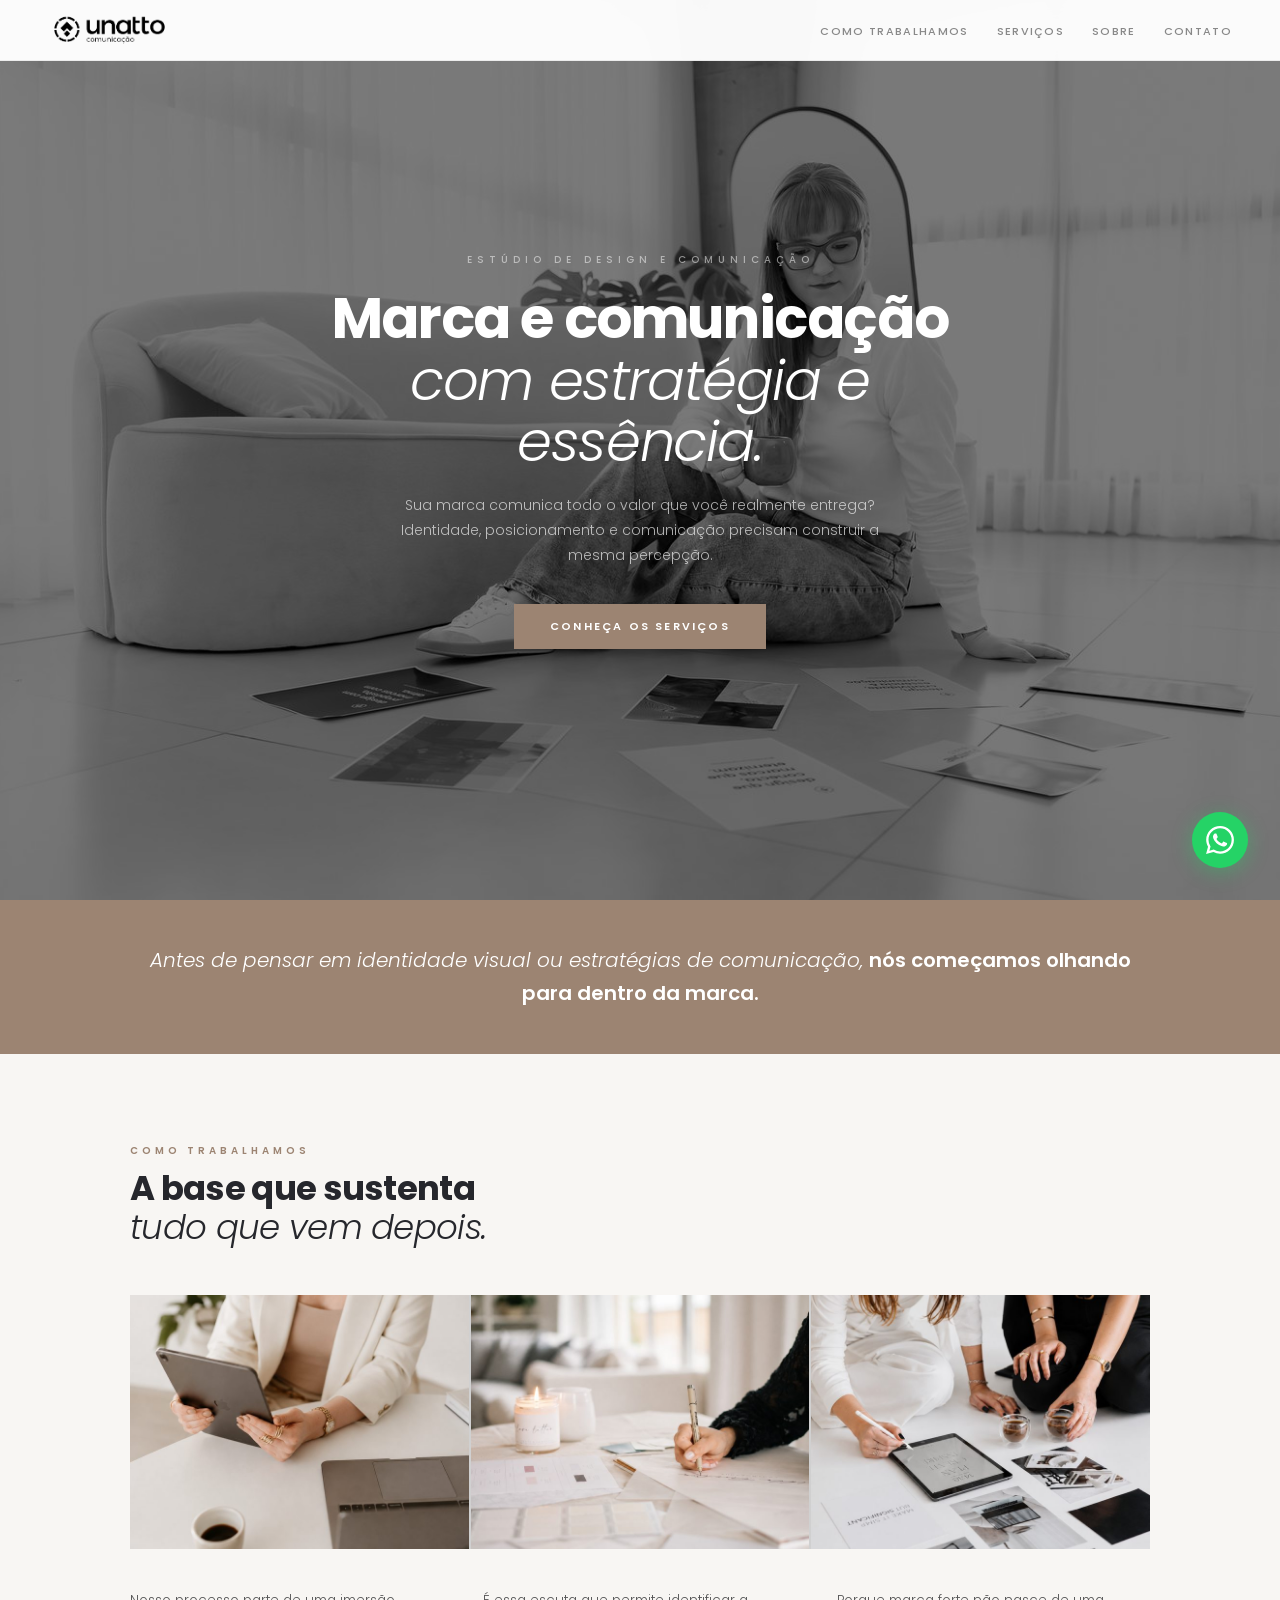
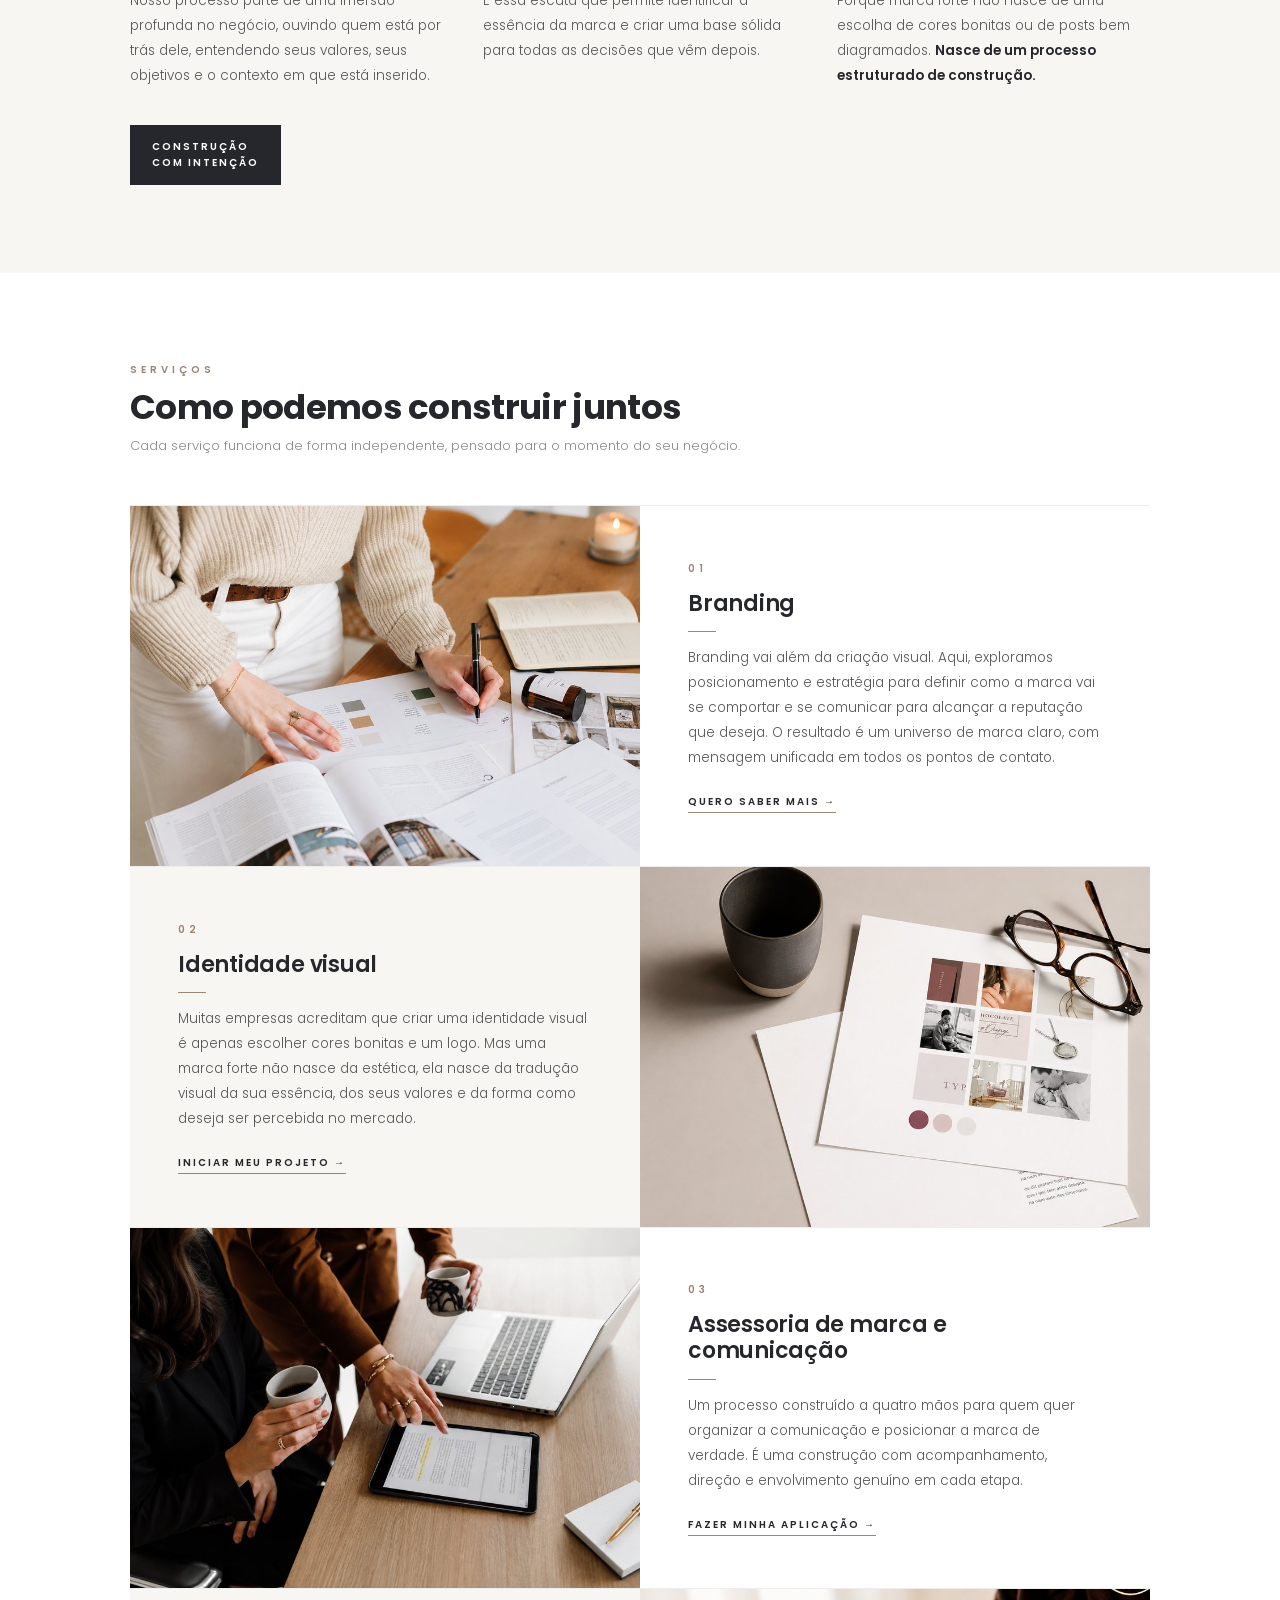
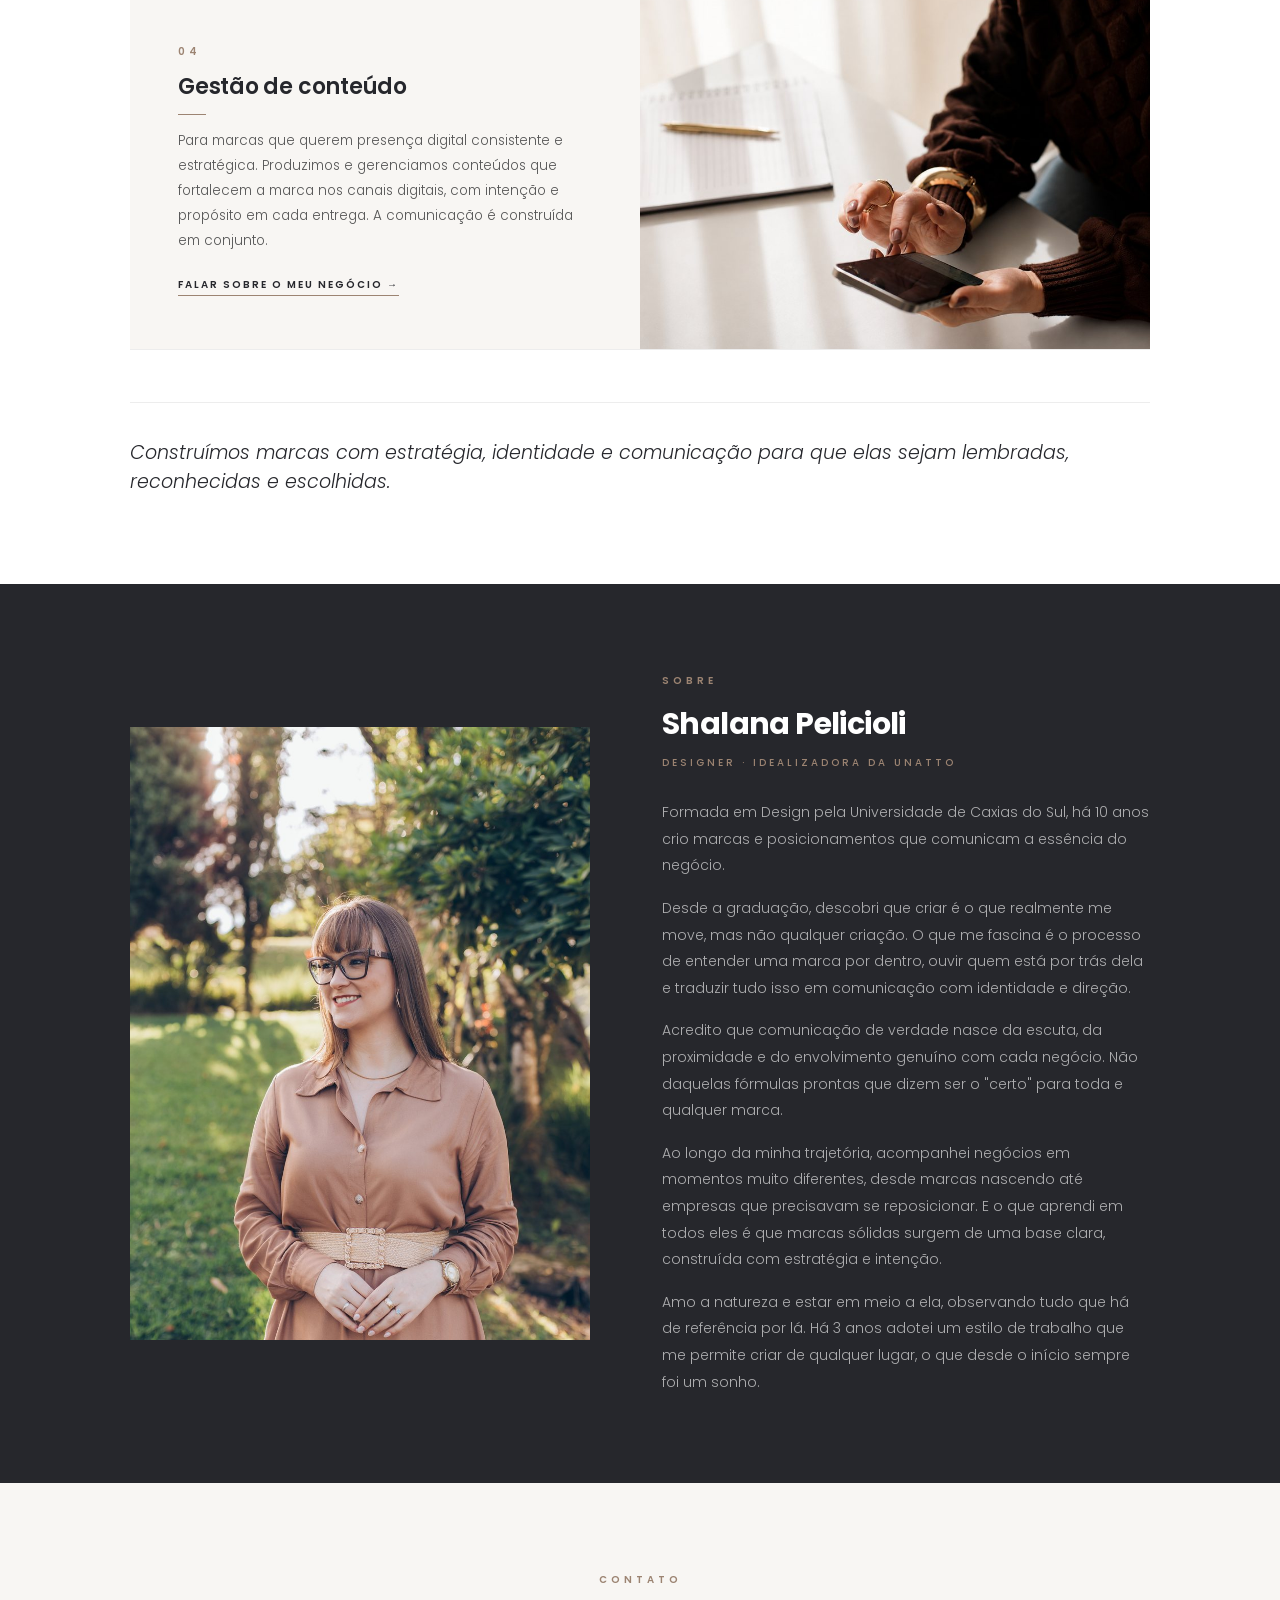
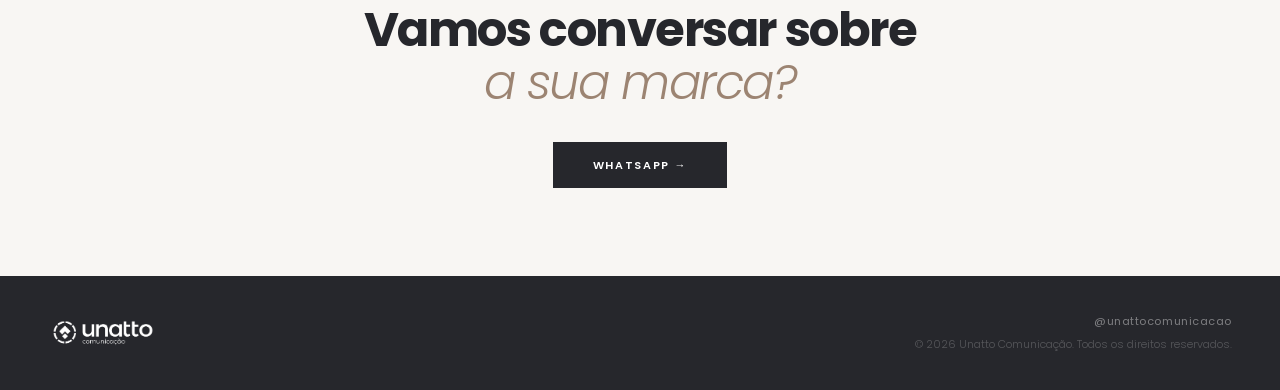
==== index.html @ be35ba29 "Rename unatto-site.html to index.html" ====
<!DOCTYPE html>
<html lang="pt-BR">
<head>
<meta charset="UTF-8">
<meta name="viewport" content="width=device-width, initial-scale=1.0">
<title>Unatto Comunicação</title>
<link href="https://fonts.googleapis.com/css2?family=Poppins:ital,wght@0,300;0,400;0,500;0,600;0,700;1,300;1,400&display=swap" rel="stylesheet">
<style>
*,*::before,*::after{box-sizing:border-box;margin:0;padding:0;}
:root{
  --dark:#26272c;
  --sand:#9c8472;
  --white:#ffffff;
  --off:#f8f6f3;
  --muted:#888;
  --max-w:1020px;
}
html{scroll-behavior:smooth;}
body{font-family:'Poppins',sans-serif;background:var(--white);color:var(--dark);line-height:1.7;-webkit-font-smoothing:antialiased;overflow-x:hidden;}
a{color:inherit;text-decoration:none;}

/* ── NAV ── */
nav{
  position:fixed;top:0;left:0;right:0;z-index:100;
  display:flex;justify-content:space-between;align-items:center;
  padding:12px 48px;
  background:rgba(255,255,255,0.97);
  backdrop-filter:blur(10px);
  border-bottom:1px solid rgba(0,0,0,0.06);
  transition:padding .3s;
}
.nav-logo img{height:36px;width:auto;display:block;}
.nav-links{display:flex;gap:28px;list-style:none;}
.nav-links a{font-size:11px;font-weight:500;letter-spacing:0.12em;color:var(--muted);text-transform:uppercase;transition:color .2s;}
.nav-links a:hover{color:var(--dark);}
.nav-hamburger{display:none;flex-direction:column;gap:5px;cursor:pointer;padding:4px;}
.nav-hamburger span{width:22px;height:1.5px;background:var(--dark);display:block;transition:all .3s;}
.mobile-menu{display:none;position:fixed;top:60px;left:0;right:0;bottom:0;background:var(--white);z-index:99;flex-direction:column;align-items:center;justify-content:center;gap:32px;}
.mobile-menu.open{display:flex;}
.mobile-menu a{font-size:18px;font-weight:500;color:var(--dark);letter-spacing:0.05em;}

/* ── HERO ── */
.hero{position:relative;width:100%;height:100vh;overflow:hidden;display:flex;align-items:center;justify-content:center;}
.hero-img{position:absolute;inset:0;width:100%;height:100%;object-fit:cover;object-position:center 35%;filter:grayscale(100%) brightness(0.48);transform:scale(1.05);animation:heroZoom 8s ease forwards;}
@keyframes heroZoom{from{transform:scale(1.05);}to{transform:scale(1);}}
.hero-content{position:relative;z-index:2;text-align:center;padding:0 24px;max-width:720px;}
.hero-eyebrow{font-size:10px;font-weight:500;letter-spacing:0.5em;text-transform:uppercase;color:rgba(255,255,255,0.5);margin-bottom:20px;display:block;opacity:0;animation:fadeUp .8s .3s ease forwards;}
.hero-title{font-size:clamp(32px,5vw,56px);font-weight:700;line-height:1.1;letter-spacing:-0.025em;color:var(--white);margin-bottom:20px;opacity:0;animation:fadeUp .8s .5s ease forwards;}
.hero-title em{font-style:italic;font-weight:300;}
.hero-sub{font-size:14px;font-weight:300;color:rgba(255,255,255,0.65);max-width:500px;margin:0 auto 36px;line-height:1.8;opacity:0;animation:fadeUp .8s .7s ease forwards;}
.hero-cta{opacity:0;animation:fadeUp .8s .9s ease forwards;}
.btn-primary{display:inline-block;padding:13px 36px;background:var(--sand);color:var(--white);font-size:11px;font-weight:600;letter-spacing:0.2em;text-transform:uppercase;transition:opacity .2s;}
.btn-primary:hover{opacity:0.85;}
@keyframes fadeUp{from{opacity:0;transform:translateY(20px);}to{opacity:1;transform:translateY(0);}}

/* ── IMPACTO ── */
.impacto{background:var(--sand);padding:44px 48px;text-align:center;}
.impacto p{font-size:clamp(15px,2vw,20px);font-weight:300;font-style:italic;color:var(--white);max-width:var(--max-w);margin:0 auto;line-height:1.65;}
.impacto strong{font-weight:600;font-style:normal;}

/* ── SEÇÕES ── */
.section{padding:88px 48px;}
.section-inner{max-width:var(--max-w);margin:0 auto;}
.eyebrow{font-size:10px;font-weight:600;letter-spacing:0.4em;text-transform:uppercase;color:var(--sand);margin-bottom:10px;}
.section-title{font-size:clamp(22px,3vw,34px);font-weight:700;letter-spacing:-0.02em;line-height:1.15;margin-bottom:48px;}
.section-title em{font-style:italic;font-weight:300;}

/* scroll reveal */
.reveal{opacity:0;transform:translateY(32px);transition:opacity .7s ease,transform .7s ease;}
.reveal.visible{opacity:1;transform:translateY(0);}
.reveal-left{opacity:0;transform:translateX(-32px);transition:opacity .7s ease,transform .7s ease;}
.reveal-left.visible{opacity:1;transform:translateX(0);}
.reveal-right{opacity:0;transform:translateX(32px);transition:opacity .7s ease,transform .7s ease;}
.reveal-right.visible{opacity:1;transform:translateX(0);}

/* ── PROCESSO ── */
.processo{background:var(--off);}
.processo-grid{display:grid;grid-template-columns:repeat(3,1fr);gap:2px;background:#d0d0d0;margin-bottom:40px;overflow:hidden;}
.processo-item{overflow:hidden;}
.processo-item img{width:100%;aspect-ratio:4/3;object-fit:cover;display:block;transition:transform .6s ease;}
.processo-item:hover img{transform:scale(1.05);}
.processo-textos{display:grid;grid-template-columns:repeat(3,1fr);gap:40px;}
.processo-texto p{font-size:13.5px;font-weight:300;line-height:1.85;color:#555;}
.processo-texto p strong{font-weight:600;color:var(--dark);}
.processo-badge{display:inline-block;margin-top:36px;background:var(--dark);color:var(--white);padding:14px 22px;font-size:10px;font-weight:600;letter-spacing:0.2em;text-transform:uppercase;line-height:1.6;}

/* ── SERVIÇOS ── */
.servicos-header{margin-bottom:48px;}
.servicos-chamada{font-size:13px;font-weight:300;color:var(--muted);margin-top:8px;}
.servicos-lista{display:flex;flex-direction:column;border-top:1px solid rgba(0,0,0,0.07);}
.servico-item{display:grid;grid-template-columns:1fr 1fr;border-bottom:1px solid rgba(0,0,0,0.07);overflow:hidden;}
.servico-item:nth-child(even){direction:rtl;}
.servico-item:nth-child(even) .servico-info{direction:ltr;background:var(--off);}
.servico-img{overflow:hidden;height:360px;}
.servico-img img{width:100%;height:100%;object-fit:cover;display:block;transition:transform .6s ease;}
.servico-item:hover .servico-img img{transform:scale(1.04);}
.servico-info{padding:52px 48px;display:flex;flex-direction:column;justify-content:center;gap:14px;background:var(--white);}
.servico-num{font-size:10px;font-weight:600;letter-spacing:0.35em;color:var(--sand);text-transform:uppercase;}
.servico-nome{font-size:22px;font-weight:600;letter-spacing:-0.01em;color:var(--dark);line-height:1.2;}
.servico-rule{width:28px;height:1px;background:var(--sand);}
.servico-desc{font-size:13.5px;font-weight:300;line-height:1.85;color:#555;}
.btn-servico{display:inline-block;margin-top:8px;font-size:10px;font-weight:600;letter-spacing:0.2em;text-transform:uppercase;color:var(--dark);border-bottom:1px solid var(--sand);padding-bottom:2px;width:fit-content;transition:color .2s;}
.btn-servico:hover{color:var(--sand);}
.servicos-fechamento{margin-top:52px;padding-top:36px;border-top:1px solid rgba(0,0,0,0.07);font-size:clamp(15px,1.8vw,19px);font-weight:300;font-style:italic;color:var(--dark);line-height:1.5;}

/* ── SHALANA ── */
.shalana{background:var(--dark);}
.shalana-inner{max-width:var(--max-w);margin:0 auto;display:grid;grid-template-columns:460px 1fr;gap:72px;align-items:center;}
.shalana-image{overflow:hidden;}
.shalana-image img{width:100%;display:block;aspect-ratio:3/4;object-fit:cover;object-position:center top;transition:transform .6s ease;}
.shalana-image:hover img{transform:scale(1.03);}
.shalana-eyebrow{font-size:10px;font-weight:600;letter-spacing:0.4em;text-transform:uppercase;color:var(--sand);margin-bottom:10px;}
.shalana-nome{font-size:clamp(22px,2.5vw,30px);font-weight:700;letter-spacing:-0.02em;margin-bottom:4px;color:var(--white);}
.shalana-role{font-size:10px;font-weight:500;letter-spacing:0.3em;text-transform:uppercase;color:var(--sand);margin-bottom:28px;}
.shalana-text p{font-size:14px;font-weight:300;line-height:1.9;color:rgba(255,255,255,0.62);margin-bottom:16px;}
.shalana-text p:last-child{margin-bottom:0;}

/* ── CONTATO ── */
.contato{background:var(--off);text-align:center;}
.contato-titulo{font-size:clamp(26px,4vw,48px);font-weight:700;letter-spacing:-0.03em;line-height:1.1;margin-bottom:32px;}
.contato-titulo em{font-style:italic;font-weight:300;color:var(--sand);display:block;}
.btn-dark{display:inline-flex;align-items:center;gap:8px;padding:14px 40px;background:var(--dark);color:var(--white);font-size:11px;font-weight:600;letter-spacing:0.15em;text-transform:uppercase;transition:opacity .2s;}
.btn-dark:hover{opacity:0.8;}

/* ── FOOTER ── */
footer{background:var(--dark);padding:36px 48px;display:flex;justify-content:space-between;align-items:center;}
.footer-logo img{height:32px;width:auto;display:block;}
.footer-right{text-align:right;}
.footer-insta a{font-size:11px;font-weight:400;color:rgba(255,255,255,0.4);letter-spacing:0.05em;transition:color .2s;display:block;margin-bottom:4px;}
.footer-insta a:hover{color:var(--sand);}
.footer-copy{font-size:11px;font-weight:300;color:rgba(255,255,255,0.22);}

/* ── MOBILE ── */
@media(max-width:900px){
  nav{padding:12px 24px;}
  .nav-links{display:none;}
  .nav-hamburger{display:flex;}
  .section{padding:64px 24px;}
  .impacto{padding:36px 24px;}
  .processo-grid{grid-template-columns:1fr;}
  .processo-grid .processo-item:first-child,
  .processo-grid .processo-item:last-child{display:none;}
  .processo-textos{grid-template-columns:1fr;gap:24px;}
  .servico-item{grid-template-columns:1fr!important;direction:ltr!important;}
  .servico-item:nth-child(even) .servico-info{background:var(--off);}
  .servico-img{height:240px;}
  .servico-info{padding:36px 28px;}
  .shalana-inner{grid-template-columns:1fr;gap:36px;}
  .shalana-image img{aspect-ratio:3/4;object-position:center 15%;}
  footer{flex-direction:column;gap:20px;padding:28px 24px;text-align:center;}
  .footer-right{text-align:center;}
}
@media(max-width:480px){
  nav{padding:10px 16px;}
  .nav-logo img{height:28px;}
  .section{padding:52px 16px;}
  .servico-nome{font-size:18px;}
}

/* ── APLICAÇÃO ── */
.aplicacao { background: var(--white); }
.aplicacao-sub {
  font-size: 14px; font-weight: 300; color: var(--muted);
  margin-top: 10px; max-width: 560px; line-height: 1.7;
}
.aplicacao-form { margin-top: 52px; }
.form-bloco {
  margin-bottom: 52px;
  padding-bottom: 52px;
  border-bottom: 1px solid rgba(0,0,0,0.07);
}
.form-bloco:last-of-type { border-bottom: none; }
.form-bloco-titulo {
  font-size: 10px; font-weight: 700; letter-spacing: 0.35em;
  text-transform: uppercase; color: var(--sand);
  margin-bottom: 28px;
}
.form-grid-2 {
  display: grid;
  grid-template-columns: 1fr 1fr;
  gap: 24px;
}
.form-field-full { grid-column: 1 / -1; }
.form-fields-stack { display: flex; flex-direction: column; gap: 28px; }
.form-field { display: flex; flex-direction: column; gap: 8px; }
.form-field label {
  font-size: 13px; font-weight: 500;
  color: var(--dark); line-height: 1.4;
}
.required { color: var(--sand); }
.form-field input,
.form-field textarea {
  font-family: 'Poppins', sans-serif;
  font-size: 13px; font-weight: 300;
  color: var(--dark);
  background: var(--off);
  border: 1px solid transparent;
  padding: 14px 16px;
  outline: none;
  transition: border-color .2s, background .2s;
  resize: vertical;
  width: 100%;
}
.form-field input::placeholder,
.form-field textarea::placeholder { color: #bbb; }
.form-field input:focus,
.form-field textarea:focus {
  border-color: var(--sand);
  background: var(--white);
}
.form-footer {
  display: flex;
  justify-content: space-between;
  align-items: center;
  padding-top: 36px;
  border-top: 1px solid rgba(0,0,0,0.07);
  gap: 24px;
  flex-wrap: wrap;
}
.form-aviso {
  font-size: 12px; font-weight: 300;
  color: var(--muted); line-height: 1.6;
  max-width: 380px;
}
.btn-submit {
  display: inline-flex; align-items: center;
  padding: 14px 40px;
  background: var(--dark); color: var(--white);
  font-family: 'Poppins', sans-serif;
  font-size: 11px; font-weight: 600;
  letter-spacing: 0.2em; text-transform: uppercase;
  border: none; cursor: pointer;
  transition: opacity .2s;
  white-space: nowrap;
}
.btn-submit:hover { opacity: 0.8; }
.btn-submit:disabled { opacity: 0.5; cursor: not-allowed; }
.form-success {
  display: none;
  text-align: center;
  padding: 64px 40px;
  background: var(--off);
  margin-top: 40px;
}
.form-success-icon {
  font-size: 32px; color: var(--sand);
  margin-bottom: 16px;
}
.form-success h3 {
  font-size: 20px; font-weight: 600;
  color: var(--dark); margin-bottom: 12px;
}
.form-success p {
  font-size: 14px; font-weight: 300;
  color: var(--muted); line-height: 1.7;
  max-width: 440px; margin: 0 auto;
}
@media(max-width:768px) {
  .form-grid-2 { grid-template-columns: 1fr; }
  .form-footer { flex-direction: column; align-items: flex-start; }
  .btn-submit { width: 100%; justify-content: center; }
}

/* ── WHATSAPP FLUTUANTE ── */
.whatsapp-float {
  position: fixed;
  bottom: 32px;
  right: 32px;
  z-index: 999;
  width: 56px;
  height: 56px;
  background: #25D366;
  border-radius: 50%;
  display: flex;
  align-items: center;
  justify-content: center;
  box-shadow: 0 4px 20px rgba(37,211,102,0.4);
  transition: transform .2s, box-shadow .2s;
  cursor: pointer;
}
.whatsapp-float:hover {
  transform: scale(1.08);
  box-shadow: 0 6px 28px rgba(37,211,102,0.55);
}
.whatsapp-float svg {
  width: 28px;
  height: 28px;
  fill: #fff;
}
.whatsapp-tooltip {
  position: absolute;
  right: 68px;
  background: var(--dark);
  color: var(--white);
  font-family: 'Poppins', sans-serif;
  font-size: 11px;
  font-weight: 500;
  letter-spacing: 0.05em;
  white-space: nowrap;
  padding: 8px 14px;
  border-radius: 2px;
  opacity: 0;
  pointer-events: none;
  transition: opacity .2s;
}
.whatsapp-float:hover .whatsapp-tooltip {
  opacity: 1;
}
@media(max-width:480px) {
  .whatsapp-float {
    bottom: 20px;
    right: 20px;
    width: 50px;
    height: 50px;
  }
}
</style>
</head>
<body>

<!-- NAV -->
<nav>
  <a href="#" class="nav-logo">
    <img src="[data-uri]" alt="Unatto Comunicação">
  </a>
  <ul class="nav-links">
    <li><a href="#processo">Como trabalhamos</a></li>
    <li><a href="#servicos">Serviços</a></li>
    <li><a href="#sobre">Sobre</a></li>
    <li><a href="#contato">Contato</a></li>
  </ul>
  <div class="nav-hamburger" onclick="toggleMenu()" aria-label="Menu">
    <span></span><span></span><span></span>
  </div>
</nav>

<!-- MENU MOBILE -->
<div class="mobile-menu" id="mobileMenu">
  <a href="#processo" onclick="toggleMenu()">Como trabalhamos</a>
  <a href="#servicos" onclick="toggleMenu()">Serviços</a>
  <a href="#sobre" onclick="toggleMenu()">Sobre</a>
  <a href="#contato" onclick="toggleMenu()">Contato</a>
</div>

<!-- HERO -->
<section class="hero">
  <img class="hero-img" src="[data-uri]" alt="Shalana Pelicioli no processo de criação">
  <div class="hero-content">
    <span class="hero-eyebrow">Estúdio de design e comunicação</span>
    <h1 class="hero-title">Marca e comunicação<br><em>com estratégia e essência.</em></h1>
    <p class="hero-sub">Sua marca comunica todo o valor que você realmente entrega? Identidade, posicionamento e comunicação precisam construir a mesma percepção.</p>
    <div class="hero-cta">
      <a href="#servicos" class="btn-primary">Conheça os serviços</a>
    </div>
  </div>
</section>

<!-- IMPACTO -->
<div class="impacto">
  <p class="reveal">Antes de pensar em identidade visual ou estratégias de comunicação, <strong>nós começamos olhando para dentro da marca.</strong></p>
</div>

<!-- COMO TRABALHAMOS -->
<section class="section processo" id="processo">
  <div class="section-inner">
    <div class="eyebrow reveal">Como trabalhamos</div>
    <h2 class="section-title reveal">A base que sustenta<br><em>tudo que vem depois.</em></h2>
    <div class="processo-grid">
      <div class="processo-item reveal"><img src="[data-uri]" alt="Processo"></div>
      <div class="processo-item reveal" style="transition-delay:.1s"><img src="[data-uri]" alt="Processo"></div>
      <div class="processo-item reveal" style="transition-delay:.2s"><img src="[data-uri]" alt="Processo"></div>
    </div>
    <div class="processo-textos">
      <div class="processo-texto reveal"><p>Nosso processo parte de uma imersão profunda no negócio, ouvindo quem está por trás dele, entendendo seus valores, seus objetivos e o contexto em que está inserido.</p></div>
      <div class="processo-texto reveal" style="transition-delay:.1s"><p>É essa escuta que permite identificar a essência da marca e criar uma base sólida para todas as decisões que vêm depois.</p></div>
      <div class="processo-texto reveal" style="transition-delay:.2s"><p>Porque marca forte não nasce de uma escolha de cores bonitas ou de posts bem diagramados. <strong>Nasce de um processo estruturado de construção.</strong></p></div>
    </div>
    <div class="processo-badge reveal">Construção<br>com intenção</div>
  </div>
</section>

<!-- SERVIÇOS -->
<section class="section" id="servicos">
  <div class="section-inner">
    <div class="servicos-header reveal">
      <div class="eyebrow">Serviços</div>
      <h2 class="section-title" style="margin-bottom:8px">Como podemos construir juntos</h2>
      <p class="servicos-chamada">Cada serviço funciona de forma independente, pensado para o momento do seu negócio.</p>
    </div>
    <div class="servicos-lista">
      <div class="servico-item">
        <div class="servico-img reveal-left"><img src="[data-uri]" alt="Branding"></div>
        <div class="servico-info reveal-right">
          <div class="servico-num">01</div>
          <div class="servico-nome">Branding</div>
          <div class="servico-rule"></div>
          <p class="servico-desc">Branding vai além da criação visual. Aqui, exploramos posicionamento e estratégia para definir como a marca vai se comportar e se comunicar para alcançar a reputação que deseja. O resultado é um universo de marca claro, com mensagem unificada em todos os pontos de contato.</p>
          <a href="https://wa.me/5554999331932?text=Olá, Shalana! Gostaria de saber mais sobre Branding." class="btn-servico" target="_blank">Quero saber mais →</a>
        </div>
      </div>
      <div class="servico-item">
        <div class="servico-img reveal-right"><img src="[data-uri]" alt="Identidade visual"></div>
        <div class="servico-info reveal-left">
          <div class="servico-num">02</div>
          <div class="servico-nome">Identidade visual</div>
          <div class="servico-rule"></div>
          <p class="servico-desc">Muitas empresas acreditam que criar uma identidade visual é apenas escolher cores bonitas e um logo. Mas uma marca forte não nasce da estética, ela nasce da tradução visual da sua essência, dos seus valores e da forma como deseja ser percebida no mercado.</p>
          <a href="https://wa.me/5554999331932?text=Olá, Shalana! Quero iniciar um projeto de identidade visual." class="btn-servico" target="_blank">Iniciar meu projeto →</a>
        </div>
      </div>
      <div class="servico-item">
        <div class="servico-img reveal-left"><img src="[data-uri]" alt="Assessoria"></div>
        <div class="servico-info reveal-right">
          <div class="servico-num">03</div>
          <div class="servico-nome">Assessoria de marca e comunicação</div>
          <div class="servico-rule"></div>
          <p class="servico-desc">Um processo construído a quatro mãos para quem quer organizar a comunicação e posicionar a marca de verdade. É uma construção com acompanhamento, direção e envolvimento genuíno em cada etapa.</p>
          <a href="https://form.respondi.app/HgvPCC5Y" target="_blank" class="btn-servico">Fazer minha aplicação →</a>
        </div>
      </div>
      <div class="servico-item">
        <div class="servico-img reveal-right"><img src="[data-uri]" alt="Gestão de conteúdo"></div>
        <div class="servico-info reveal-left">
          <div class="servico-num">04</div>
          <div class="servico-nome">Gestão de conteúdo</div>
          <div class="servico-rule"></div>
          <p class="servico-desc">Para marcas que querem presença digital consistente e estratégica. Produzimos e gerenciamos conteúdos que fortalecem a marca nos canais digitais, com intenção e propósito em cada entrega. A comunicação é construída em conjunto.</p>
          <a href="https://wa.me/5554999331932?text=Olá, Shalana! Quero conversar sobre gestão de conteúdo." class="btn-servico" target="_blank">Falar sobre o meu negócio →</a>
        </div>
      </div>
    </div>
    <p class="servicos-fechamento reveal">Construímos marcas com estratégia, identidade e comunicação para que elas sejam lembradas, reconhecidas e escolhidas.</p>
  </div>
</section>

<!-- SHALANA -->
<section class="section shalana" id="sobre">
  <div class="shalana-inner">
    <div class="shalana-image reveal-left">
      <img src="[data-uri]" alt="Shalana Pelicioli">
    </div>
    <div class="shalana-content reveal-right">
      <div class="shalana-eyebrow">Sobre</div>
      <h2 class="shalana-nome">Shalana Pelicioli</h2>
      <p class="shalana-role">Designer · Idealizadora da Unatto</p>
      <div class="shalana-text">
        <p>Formada em Design pela Universidade de Caxias do Sul, há 10 anos crio marcas e posicionamentos que comunicam a essência do negócio.</p>
        <p>Desde a graduação, descobri que criar é o que realmente me move, mas não qualquer criação. O que me fascina é o processo de entender uma marca por dentro, ouvir quem está por trás dela e traduzir tudo isso em comunicação com identidade e direção.</p>
        <p>Acredito que comunicação de verdade nasce da escuta, da proximidade e do envolvimento genuíno com cada negócio. Não daquelas fórmulas prontas que dizem ser o "certo" para toda e qualquer marca.</p>
        <p>Ao longo da minha trajetória, acompanhei negócios em momentos muito diferentes, desde marcas nascendo até empresas que precisavam se reposicionar. E o que aprendi em todos eles é que marcas sólidas surgem de uma base clara, construída com estratégia e intenção.</p>
        <p>Amo a natureza e estar em meio a ela, observando tudo que há de referência por lá. Há 3 anos adotei um estilo de trabalho que me permite criar de qualquer lugar, o que desde o início sempre foi um sonho.</p>
      </div>
    </div>
  </div>
</section>


<!-- CONTATO -->
<section class="section contato" id="contato">
  <div class="section-inner">
    <div class="eyebrow reveal" style="text-align:center;margin-bottom:16px">Contato</div>
    <h2 class="contato-titulo reveal">
      Vamos conversar sobre
      <em>a sua marca?</em>
    </h2>
    <div class="reveal">
      <a href="https://wa.me/5554999331932" class="btn-dark" target="_blank">WhatsApp →</a>
    </div>
  </div>
</section>

<!-- FOOTER -->
<footer>
  <a href="#" class="footer-logo">
    <img src="[data-uri]" alt="Unatto Comunicação">
  </a>
  <div class="footer-right">
    <div class="footer-insta">
      <a href="https://www.instagram.com/unattocomunicacao" target="_blank">@unattocomunicacao</a>
    </div>
    <div class="footer-copy">© 2026 Unatto Comunicação. Todos os direitos reservados.</div>
  </div>
</footer>

<script>
// Menu mobile
function toggleMenu(){
  const m = document.getElementById('mobileMenu');
  m.classList.toggle('open');
}

// Scroll reveal
const observer = new IntersectionObserver((entries) => {
  entries.forEach(e => {
    if(e.isIntersecting) {
      e.target.classList.add('visible');
    }
  });
}, {threshold: 0.12});

document.querySelectorAll('.reveal, .reveal-left, .reveal-right').forEach(el => {
  observer.observe(el);
});

// Nav shrink on scroll
window.addEventListener('scroll', () => {
  const nav = document.querySelector('nav');
  if(window.scrollY > 60) {
    nav.style.padding = '8px 48px';
    nav.style.boxShadow = '0 2px 20px rgba(0,0,0,0.08)';
  } else {
    nav.style.padding = '12px 48px';
    nav.style.boxShadow = 'none';
  }
});

// Formulário de aplicação — AJAX
const form = document.getElementById('aplicacaoForm');
if(form) {
  form.addEventListener('submit', async function(e) {
    e.preventDefault();
    const btn = document.getElementById('submitBtn');
    const txt = document.getElementById('submitText');
    const success = document.getElementById('formSuccess');
    
    btn.disabled = true;
    txt.textContent = 'Enviando...';
    
    try {
      const res = await fetch(form.action, {
        method: 'POST',
        body: new FormData(form),
        headers: { 'Accept': 'application/json' }
      });
      
      if(res.ok) {
        form.style.display = 'none';
        success.style.display = 'block';
        success.scrollIntoView({ behavior: 'smooth', block: 'center' });
      } else {
        btn.disabled = false;
        txt.textContent = 'Enviar aplicação →';
        alert('Algo deu errado. Tente novamente ou entre em contato pelo WhatsApp.');
      }
    } catch(err) {
      btn.disabled = false;
      txt.textContent = 'Enviar aplicação →';
      alert('Erro de conexão. Verifique sua internet e tente novamente.');
    }
  });
}

</script>

<!-- WHATSAPP FLUTUANTE -->
<a href="https://wa.me/5554999331932" class="whatsapp-float" target="_blank" aria-label="Falar no WhatsApp">
  <span class="whatsapp-tooltip">Vamos conversar</span>
  <svg xmlns="http://www.w3.org/2000/svg" viewBox="0 0 24 24">
    <path d="M17.472 14.382c-.297-.149-1.758-.867-2.03-.967-.273-.099-.471-.148-.67.15-.197.297-.767.966-.94 1.164-.173.199-.347.223-.644.075-.297-.15-1.255-.463-2.39-1.475-.883-.788-1.48-1.761-1.653-2.059-.173-.297-.018-.458.13-.606.134-.133.298-.347.446-.52.149-.174.198-.298.298-.497.099-.198.05-.371-.025-.52-.075-.149-.669-1.612-.916-2.207-.242-.579-.487-.5-.669-.51-.173-.008-.371-.01-.57-.01-.198 0-.52.074-.792.372-.272.297-1.04 1.016-1.04 2.479 0 1.462 1.065 2.875 1.213 3.074.149.198 2.096 3.2 5.077 4.487.709.306 1.262.489 1.694.625.712.227 1.36.195 1.871.118.571-.085 1.758-.719 2.006-1.413.248-.694.248-1.289.173-1.413-.074-.124-.272-.198-.57-.347m-5.421 7.403h-.004a9.87 9.87 0 01-5.031-1.378l-.361-.214-3.741.982.998-3.648-.235-.374a9.86 9.86 0 01-1.51-5.26c.001-5.45 4.436-9.884 9.888-9.884 2.64 0 5.122 1.03 6.988 2.898a9.825 9.825 0 012.893 6.994c-.003 5.45-4.437 9.884-9.885 9.884m8.413-18.297A11.815 11.815 0 0012.05 0C5.495 0 .16 5.335.157 11.892c0 2.096.547 4.142 1.588 5.945L.057 24l6.305-1.654a11.882 11.882 0 005.683 1.448h.005c6.554 0 11.89-5.335 11.893-11.893a11.821 11.821 0 00-3.48-8.413z"/>
  </svg>
</a>

</body>
</html>
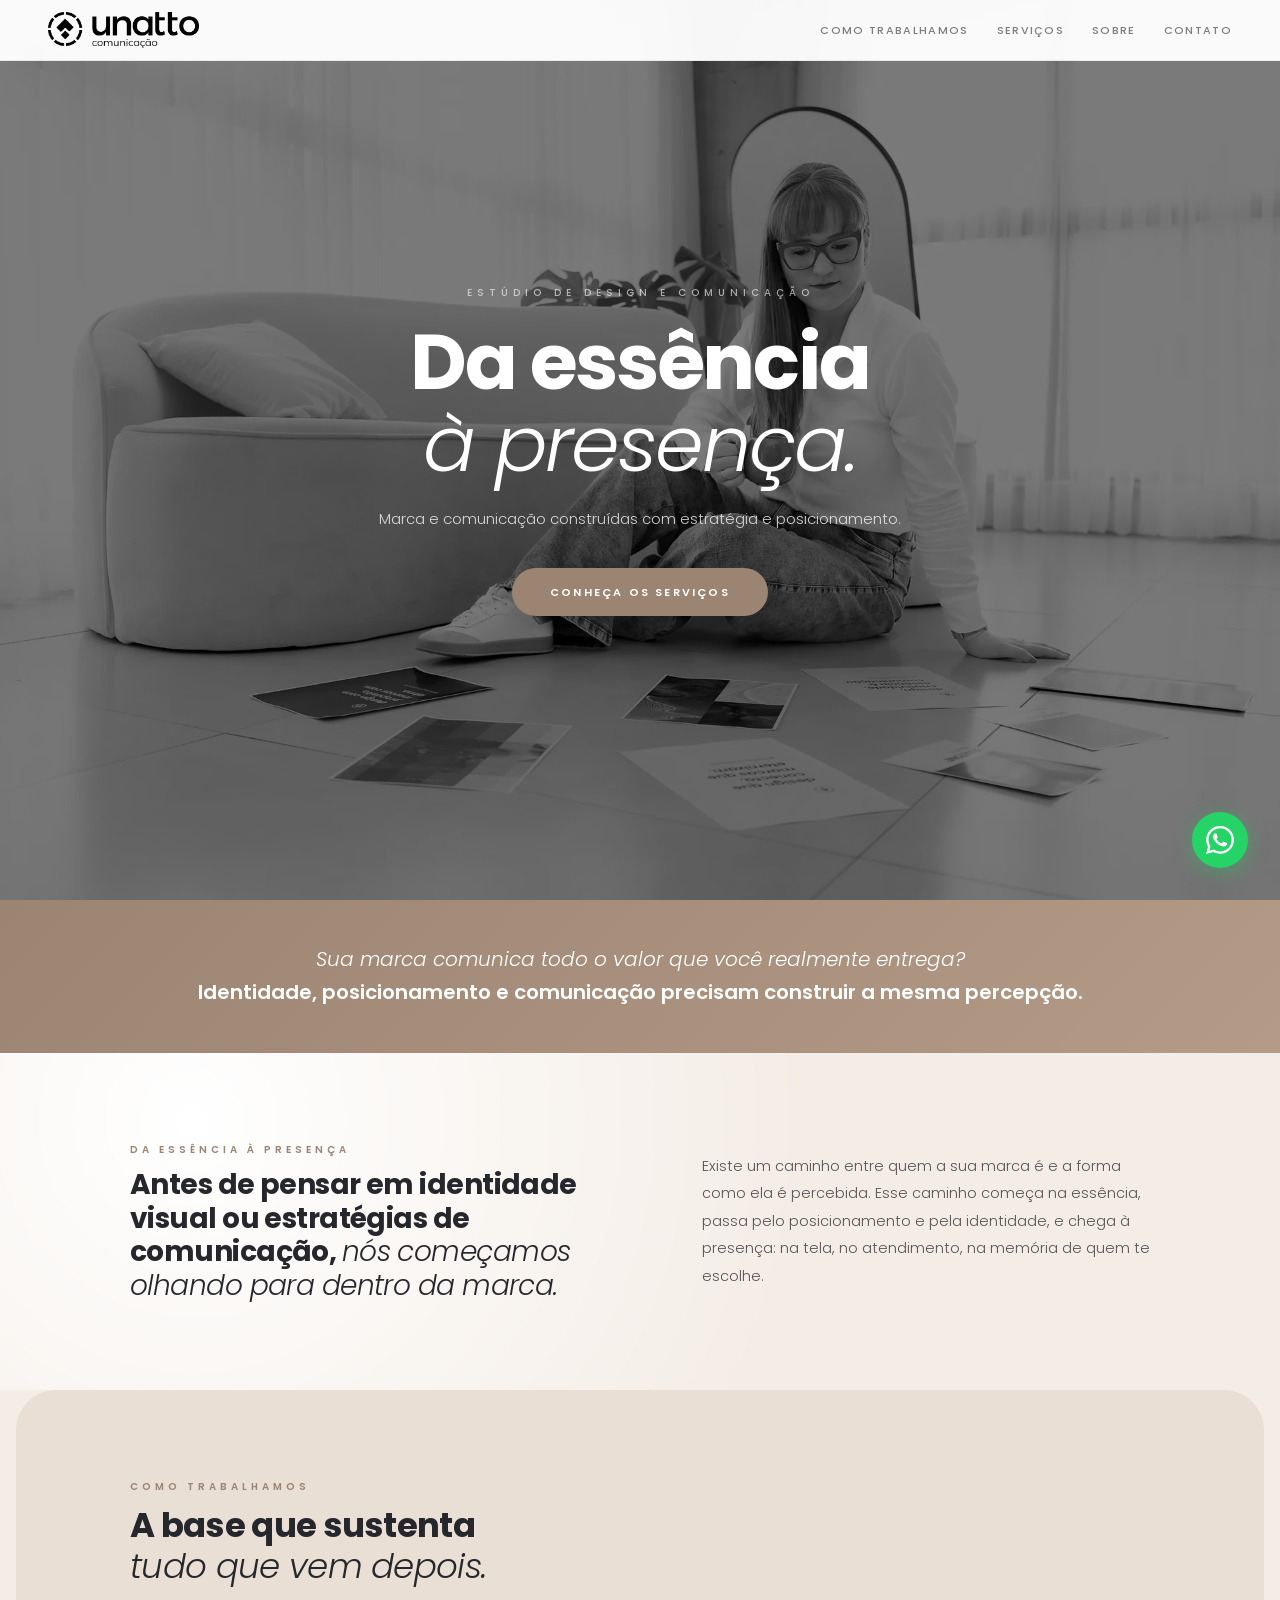
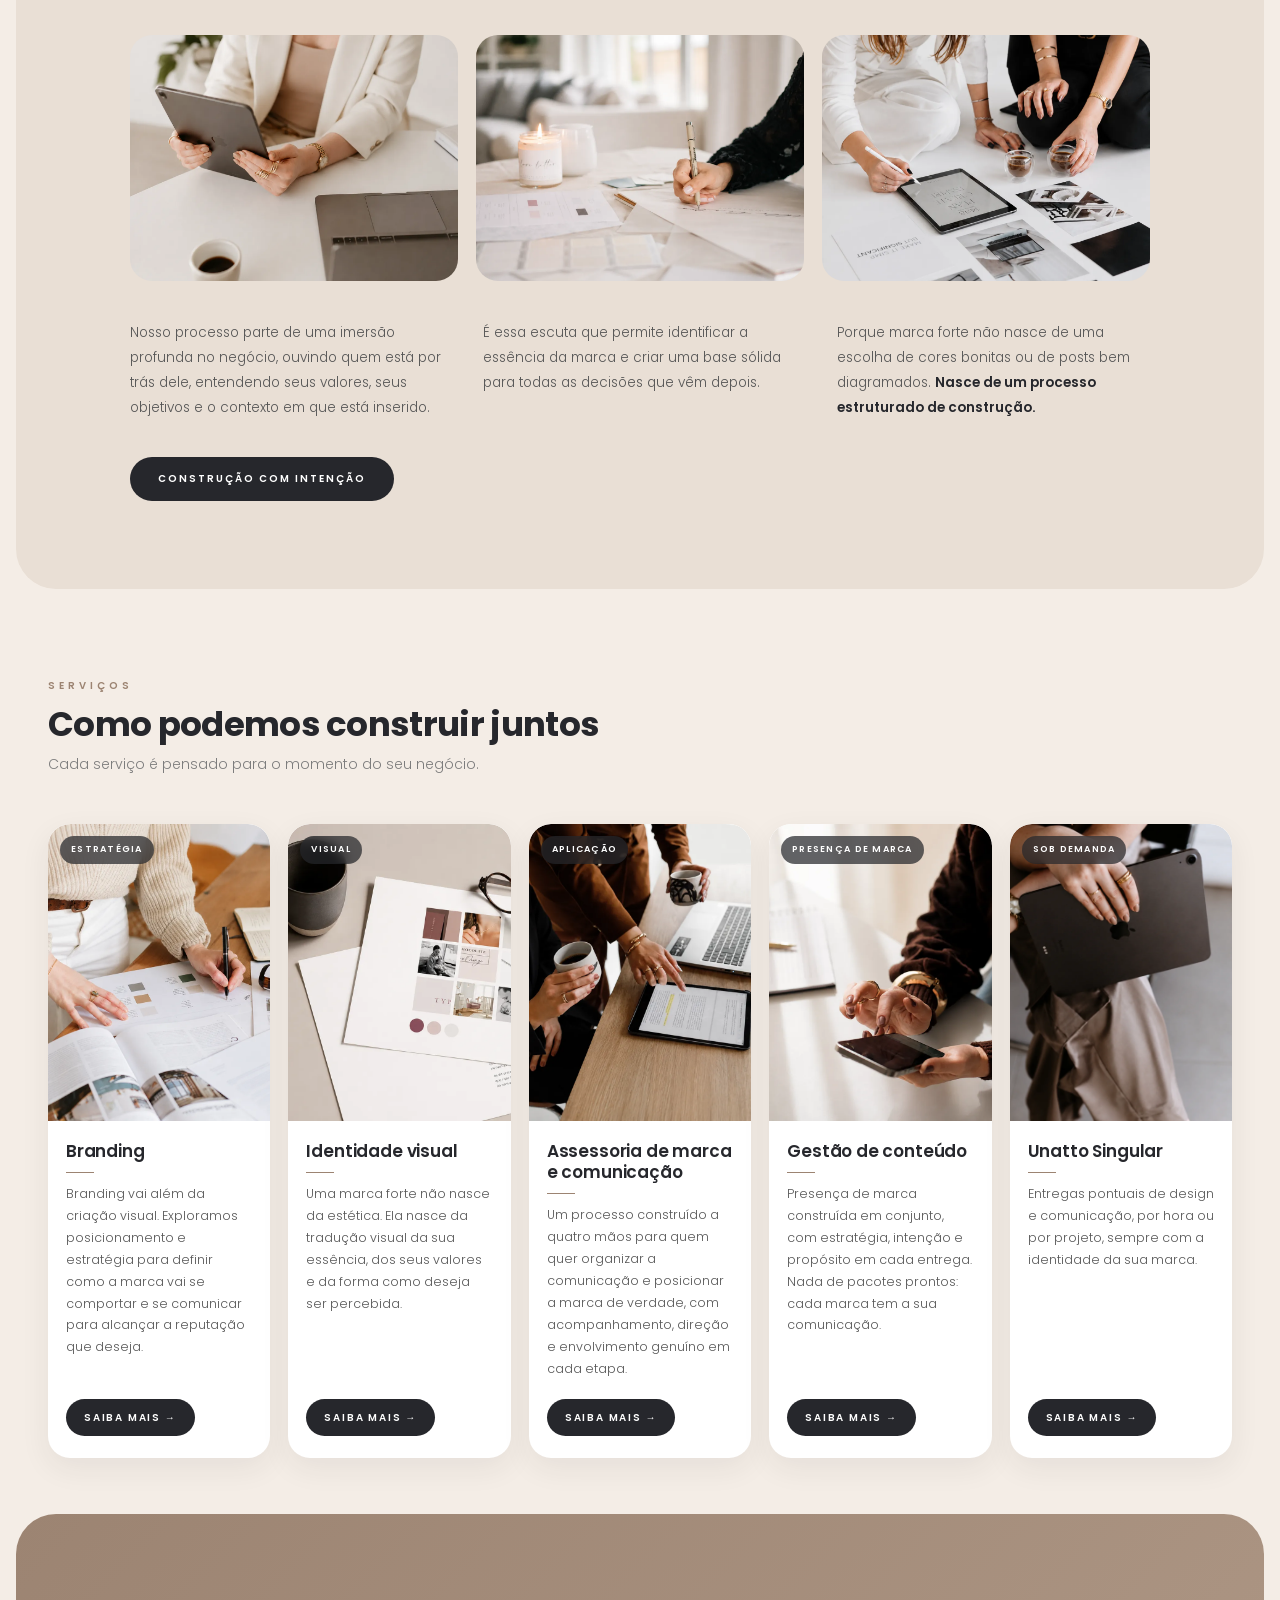
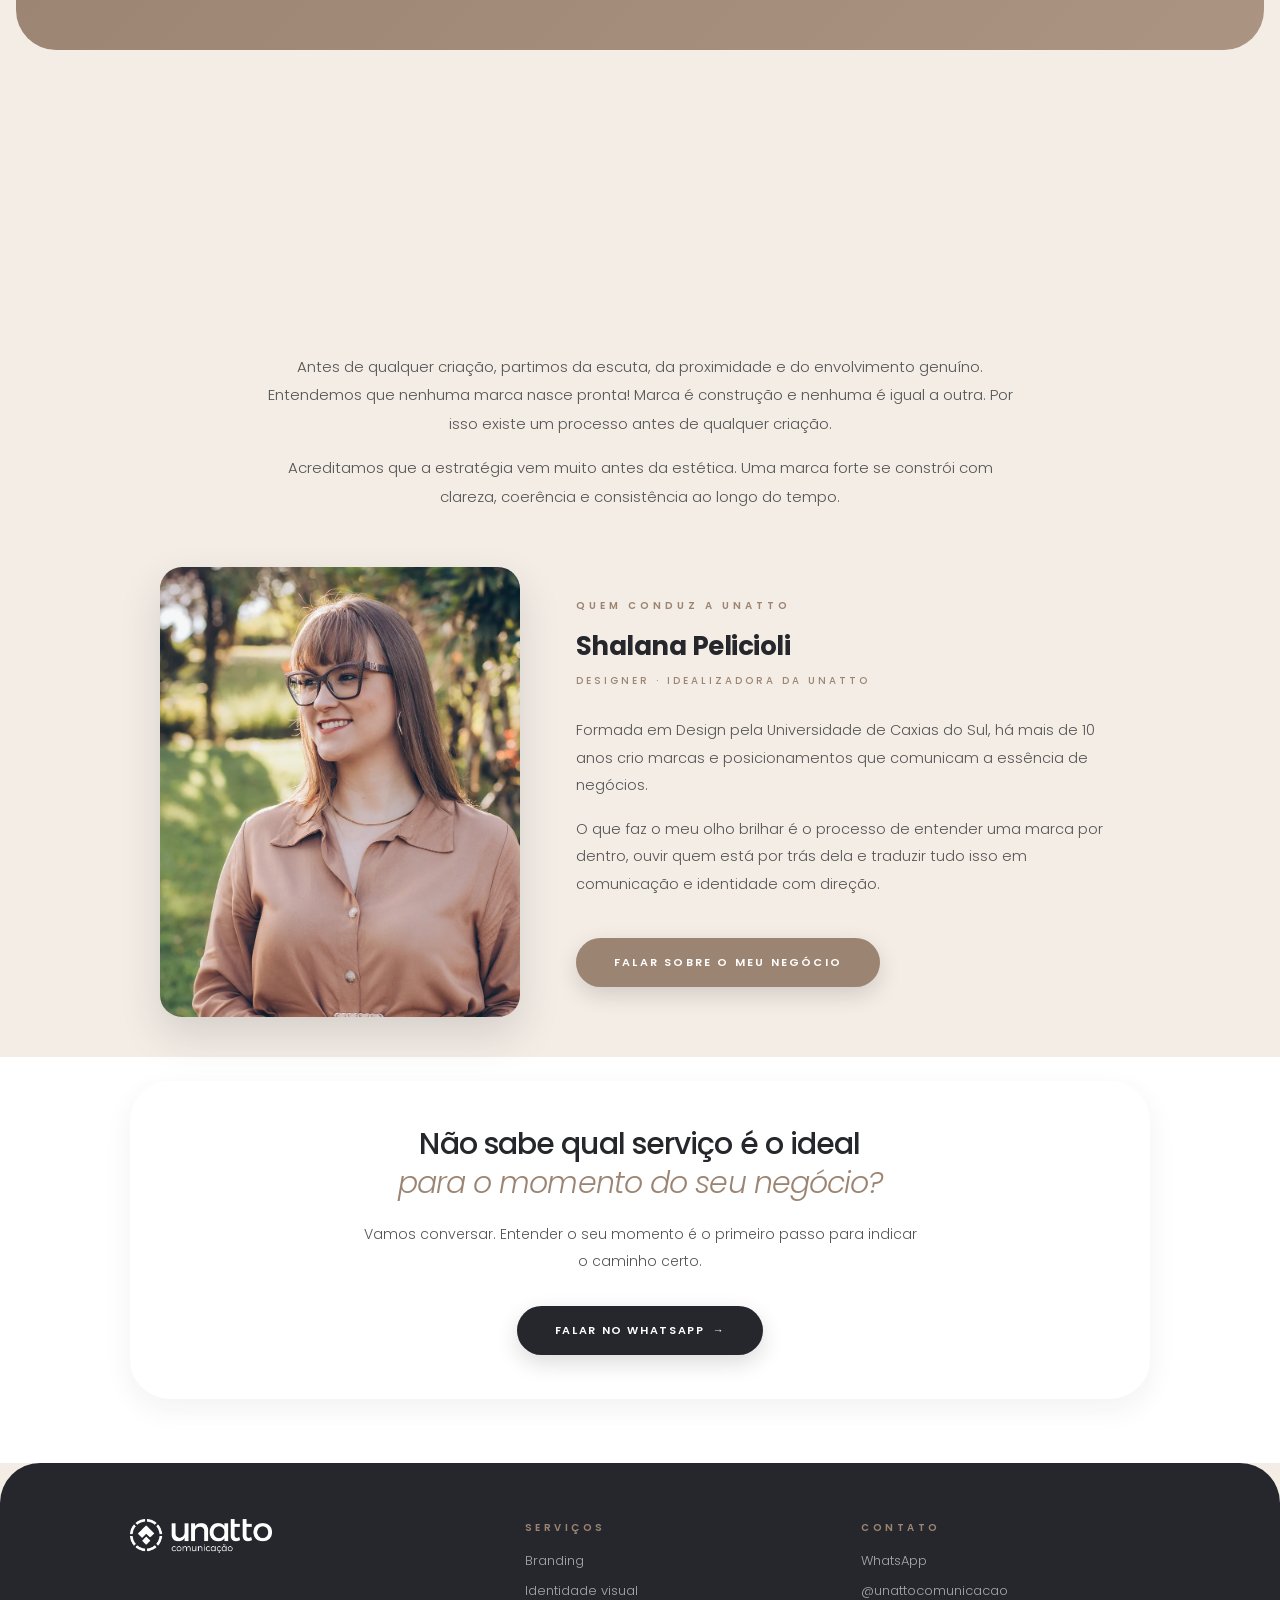
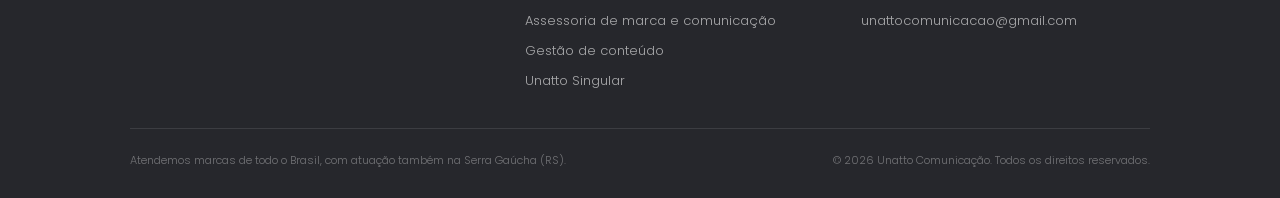
==== commit 5d9abd8f: "Site novo multipágina da Unatto Co-Authored-By: Claude Sonnet 5.5 <noreply@anthropic.com> Claude-Ses" ====
--- a/index.html
+++ b/index.html
@@ -3,562 +3,212 @@
 <head>
 <meta charset="UTF-8">
 <meta name="viewport" content="width=device-width, initial-scale=1.0">
-<title>Unatto Comunicação</title>
-<link href="https://fonts.googleapis.com/css2?family=Poppins:ital,wght@0,300;0,400;0,500;0,600;0,700;1,300;1,400&display=swap" rel="stylesheet">
-<style>
-*,*::before,*::after{box-sizing:border-box;margin:0;padding:0;}
-:root{
-  --dark:#26272c;
-  --sand:#9c8472;
-  --white:#ffffff;
-  --off:#f8f6f3;
-  --muted:#888;
-  --max-w:1020px;
-}
-html{scroll-behavior:smooth;}
-body{font-family:'Poppins',sans-serif;background:var(--white);color:var(--dark);line-height:1.7;-webkit-font-smoothing:antialiased;overflow-x:hidden;}
-a{color:inherit;text-decoration:none;}
-
-/* ── NAV ── */
-nav{
-  position:fixed;top:0;left:0;right:0;z-index:100;
-  display:flex;justify-content:space-between;align-items:center;
-  padding:12px 48px;
-  background:rgba(255,255,255,0.97);
-  backdrop-filter:blur(10px);
-  border-bottom:1px solid rgba(0,0,0,0.06);
-  transition:padding .3s;
-}
-.nav-logo img{height:36px;width:auto;display:block;}
-.nav-links{display:flex;gap:28px;list-style:none;}
-.nav-links a{font-size:11px;font-weight:500;letter-spacing:0.12em;color:var(--muted);text-transform:uppercase;transition:color .2s;}
-.nav-links a:hover{color:var(--dark);}
-.nav-hamburger{display:none;flex-direction:column;gap:5px;cursor:pointer;padding:4px;}
-.nav-hamburger span{width:22px;height:1.5px;background:var(--dark);display:block;transition:all .3s;}
-.mobile-menu{display:none;position:fixed;top:60px;left:0;right:0;bottom:0;background:var(--white);z-index:99;flex-direction:column;align-items:center;justify-content:center;gap:32px;}
-.mobile-menu.open{display:flex;}
-.mobile-menu a{font-size:18px;font-weight:500;color:var(--dark);letter-spacing:0.05em;}
-
-/* ── HERO ── */
-.hero{position:relative;width:100%;height:100vh;overflow:hidden;display:flex;align-items:center;justify-content:center;}
-.hero-img{position:absolute;inset:0;width:100%;height:100%;object-fit:cover;object-position:center 35%;filter:grayscale(100%) brightness(0.48);transform:scale(1.05);animation:heroZoom 8s ease forwards;}
-@keyframes heroZoom{from{transform:scale(1.05);}to{transform:scale(1);}}
-.hero-content{position:relative;z-index:2;text-align:center;padding:0 24px;max-width:720px;}
-.hero-eyebrow{font-size:10px;font-weight:500;letter-spacing:0.5em;text-transform:uppercase;color:rgba(255,255,255,0.5);margin-bottom:20px;display:block;opacity:0;animation:fadeUp .8s .3s ease forwards;}
-.hero-title{font-size:clamp(32px,5vw,56px);font-weight:700;line-height:1.1;letter-spacing:-0.025em;color:var(--white);margin-bottom:20px;opacity:0;animation:fadeUp .8s .5s ease forwards;}
-.hero-title em{font-style:italic;font-weight:300;}
-.hero-sub{font-size:14px;font-weight:300;color:rgba(255,255,255,0.65);max-width:500px;margin:0 auto 36px;line-height:1.8;opacity:0;animation:fadeUp .8s .7s ease forwards;}
-.hero-cta{opacity:0;animation:fadeUp .8s .9s ease forwards;}
-.btn-primary{display:inline-block;padding:13px 36px;background:var(--sand);color:var(--white);font-size:11px;font-weight:600;letter-spacing:0.2em;text-transform:uppercase;transition:opacity .2s;}
-.btn-primary:hover{opacity:0.85;}
-@keyframes fadeUp{from{opacity:0;transform:translateY(20px);}to{opacity:1;transform:translateY(0);}}
-
-/* ── IMPACTO ── */
-.impacto{background:var(--sand);padding:44px 48px;text-align:center;}
-.impacto p{font-size:clamp(15px,2vw,20px);font-weight:300;font-style:italic;color:var(--white);max-width:var(--max-w);margin:0 auto;line-height:1.65;}
-.impacto strong{font-weight:600;font-style:normal;}
-
-/* ── SEÇÕES ── */
-.section{padding:88px 48px;}
-.section-inner{max-width:var(--max-w);margin:0 auto;}
-.eyebrow{font-size:10px;font-weight:600;letter-spacing:0.4em;text-transform:uppercase;color:var(--sand);margin-bottom:10px;}
-.section-title{font-size:clamp(22px,3vw,34px);font-weight:700;letter-spacing:-0.02em;line-height:1.15;margin-bottom:48px;}
-.section-title em{font-style:italic;font-weight:300;}
-
-/* scroll reveal */
-.reveal{opacity:0;transform:translateY(32px);transition:opacity .7s ease,transform .7s ease;}
-.reveal.visible{opacity:1;transform:translateY(0);}
-.reveal-left{opacity:0;transform:translateX(-32px);transition:opacity .7s ease,transform .7s ease;}
-.reveal-left.visible{opacity:1;transform:translateX(0);}
-.reveal-right{opacity:0;transform:translateX(32px);transition:opacity .7s ease,transform .7s ease;}
-.reveal-right.visible{opacity:1;transform:translateX(0);}
-
-/* ── PROCESSO ── */
-.processo{background:var(--off);}
-.processo-grid{display:grid;grid-template-columns:repeat(3,1fr);gap:2px;background:#d0d0d0;margin-bottom:40px;overflow:hidden;}
-.processo-item{overflow:hidden;}
-.processo-item img{width:100%;aspect-ratio:4/3;object-fit:cover;display:block;transition:transform .6s ease;}
-.processo-item:hover img{transform:scale(1.05);}
-.processo-textos{display:grid;grid-template-columns:repeat(3,1fr);gap:40px;}
-.processo-texto p{font-size:13.5px;font-weight:300;line-height:1.85;color:#555;}
-.processo-texto p strong{font-weight:600;color:var(--dark);}
-.processo-badge{display:inline-block;margin-top:36px;background:var(--dark);color:var(--white);padding:14px 22px;font-size:10px;font-weight:600;letter-spacing:0.2em;text-transform:uppercase;line-height:1.6;}
-
-/* ── SERVIÇOS ── */
-.servicos-header{margin-bottom:48px;}
-.servicos-chamada{font-size:13px;font-weight:300;color:var(--muted);margin-top:8px;}
-.servicos-lista{display:flex;flex-direction:column;border-top:1px solid rgba(0,0,0,0.07);}
-.servico-item{display:grid;grid-template-columns:1fr 1fr;border-bottom:1px solid rgba(0,0,0,0.07);overflow:hidden;}
-.servico-item:nth-child(even){direction:rtl;}
-.servico-item:nth-child(even) .servico-info{direction:ltr;background:var(--off);}
-.servico-img{overflow:hidden;height:360px;}
-.servico-img img{width:100%;height:100%;object-fit:cover;display:block;transition:transform .6s ease;}
-.servico-item:hover .servico-img img{transform:scale(1.04);}
-.servico-info{padding:52px 48px;display:flex;flex-direction:column;justify-content:center;gap:14px;background:var(--white);}
-.servico-num{font-size:10px;font-weight:600;letter-spacing:0.35em;color:var(--sand);text-transform:uppercase;}
-.servico-nome{font-size:22px;font-weight:600;letter-spacing:-0.01em;color:var(--dark);line-height:1.2;}
-.servico-rule{width:28px;height:1px;background:var(--sand);}
-.servico-desc{font-size:13.5px;font-weight:300;line-height:1.85;color:#555;}
-.btn-servico{display:inline-block;margin-top:8px;font-size:10px;font-weight:600;letter-spacing:0.2em;text-transform:uppercase;color:var(--dark);border-bottom:1px solid var(--sand);padding-bottom:2px;width:fit-content;transition:color .2s;}
-.btn-servico:hover{color:var(--sand);}
-.servicos-fechamento{margin-top:52px;padding-top:36px;border-top:1px solid rgba(0,0,0,0.07);font-size:clamp(15px,1.8vw,19px);font-weight:300;font-style:italic;color:var(--dark);line-height:1.5;}
-
-/* ── SHALANA ── */
-.shalana{background:var(--dark);}
-.shalana-inner{max-width:var(--max-w);margin:0 auto;display:grid;grid-template-columns:460px 1fr;gap:72px;align-items:center;}
-.shalana-image{overflow:hidden;}
-.shalana-image img{width:100%;display:block;aspect-ratio:3/4;object-fit:cover;object-position:center top;transition:transform .6s ease;}
-.shalana-image:hover img{transform:scale(1.03);}
-.shalana-eyebrow{font-size:10px;font-weight:600;letter-spacing:0.4em;text-transform:uppercase;color:var(--sand);margin-bottom:10px;}
-.shalana-nome{font-size:clamp(22px,2.5vw,30px);font-weight:700;letter-spacing:-0.02em;margin-bottom:4px;color:var(--white);}
-.shalana-role{font-size:10px;font-weight:500;letter-spacing:0.3em;text-transform:uppercase;color:var(--sand);margin-bottom:28px;}
-.shalana-text p{font-size:14px;font-weight:300;line-height:1.9;color:rgba(255,255,255,0.62);margin-bottom:16px;}
-.shalana-text p:last-child{margin-bottom:0;}
-
-/* ── CONTATO ── */
-.contato{background:var(--off);text-align:center;}
-.contato-titulo{font-size:clamp(26px,4vw,48px);font-weight:700;letter-spacing:-0.03em;line-height:1.1;margin-bottom:32px;}
-.contato-titulo em{font-style:italic;font-weight:300;color:var(--sand);display:block;}
-.btn-dark{display:inline-flex;align-items:center;gap:8px;padding:14px 40px;background:var(--dark);color:var(--white);font-size:11px;font-weight:600;letter-spacing:0.15em;text-transform:uppercase;transition:opacity .2s;}
-.btn-dark:hover{opacity:0.8;}
-
-/* ── FOOTER ── */
-footer{background:var(--dark);padding:36px 48px;display:flex;justify-content:space-between;align-items:center;}
-.footer-logo img{height:32px;width:auto;display:block;}
-.footer-right{text-align:right;}
-.footer-insta a{font-size:11px;font-weight:400;color:rgba(255,255,255,0.4);letter-spacing:0.05em;transition:color .2s;display:block;margin-bottom:4px;}
-.footer-insta a:hover{color:var(--sand);}
-.footer-copy{font-size:11px;font-weight:300;color:rgba(255,255,255,0.22);}
-
-/* ── MOBILE ── */
-@media(max-width:900px){
-  nav{padding:12px 24px;}
-  .nav-links{display:none;}
-  .nav-hamburger{display:flex;}
-  .section{padding:64px 24px;}
-  .impacto{padding:36px 24px;}
-  .processo-grid{grid-template-columns:1fr;}
-  .processo-grid .processo-item:first-child,
-  .processo-grid .processo-item:last-child{display:none;}
-  .processo-textos{grid-template-columns:1fr;gap:24px;}
-  .servico-item{grid-template-columns:1fr!important;direction:ltr!important;}
-  .servico-item:nth-child(even) .servico-info{background:var(--off);}
-  .servico-img{height:240px;}
-  .servico-info{padding:36px 28px;}
-  .shalana-inner{grid-template-columns:1fr;gap:36px;}
-  .shalana-image img{aspect-ratio:3/4;object-position:center 15%;}
-  footer{flex-direction:column;gap:20px;padding:28px 24px;text-align:center;}
-  .footer-right{text-align:center;}
-}
-@media(max-width:480px){
-  nav{padding:10px 16px;}
-  .nav-logo img{height:28px;}
-  .section{padding:52px 16px;}
-  .servico-nome{font-size:18px;}
-}
-
-/* ── APLICAÇÃO ── */
-.aplicacao { background: var(--white); }
-.aplicacao-sub {
-  font-size: 14px; font-weight: 300; color: var(--muted);
-  margin-top: 10px; max-width: 560px; line-height: 1.7;
-}
-.aplicacao-form { margin-top: 52px; }
-.form-bloco {
-  margin-bottom: 52px;
-  padding-bottom: 52px;
-  border-bottom: 1px solid rgba(0,0,0,0.07);
-}
-.form-bloco:last-of-type { border-bottom: none; }
-.form-bloco-titulo {
-  font-size: 10px; font-weight: 700; letter-spacing: 0.35em;
-  text-transform: uppercase; color: var(--sand);
-  margin-bottom: 28px;
-}
-.form-grid-2 {
-  display: grid;
-  grid-template-columns: 1fr 1fr;
-  gap: 24px;
-}
-.form-field-full { grid-column: 1 / -1; }
-.form-fields-stack { display: flex; flex-direction: column; gap: 28px; }
-.form-field { display: flex; flex-direction: column; gap: 8px; }
-.form-field label {
-  font-size: 13px; font-weight: 500;
-  color: var(--dark); line-height: 1.4;
-}
-.required { color: var(--sand); }
-.form-field input,
-.form-field textarea {
-  font-family: 'Poppins', sans-serif;
-  font-size: 13px; font-weight: 300;
-  color: var(--dark);
-  background: var(--off);
-  border: 1px solid transparent;
-  padding: 14px 16px;
-  outline: none;
-  transition: border-color .2s, background .2s;
-  resize: vertical;
-  width: 100%;
-}
-.form-field input::placeholder,
-.form-field textarea::placeholder { color: #bbb; }
-.form-field input:focus,
-.form-field textarea:focus {
-  border-color: var(--sand);
-  background: var(--white);
-}
-.form-footer {
-  display: flex;
-  justify-content: space-between;
-  align-items: center;
-  padding-top: 36px;
-  border-top: 1px solid rgba(0,0,0,0.07);
-  gap: 24px;
-  flex-wrap: wrap;
-}
-.form-aviso {
-  font-size: 12px; font-weight: 300;
-  color: var(--muted); line-height: 1.6;
-  max-width: 380px;
-}
-.btn-submit {
-  display: inline-flex; align-items: center;
-  padding: 14px 40px;
-  background: var(--dark); color: var(--white);
-  font-family: 'Poppins', sans-serif;
-  font-size: 11px; font-weight: 600;
-  letter-spacing: 0.2em; text-transform: uppercase;
-  border: none; cursor: pointer;
-  transition: opacity .2s;
-  white-space: nowrap;
-}
-.btn-submit:hover { opacity: 0.8; }
-.btn-submit:disabled { opacity: 0.5; cursor: not-allowed; }
-.form-success {
-  display: none;
-  text-align: center;
-  padding: 64px 40px;
-  background: var(--off);
-  margin-top: 40px;
-}
-.form-success-icon {
-  font-size: 32px; color: var(--sand);
-  margin-bottom: 16px;
-}
-.form-success h3 {
-  font-size: 20px; font-weight: 600;
-  color: var(--dark); margin-bottom: 12px;
-}
-.form-success p {
-  font-size: 14px; font-weight: 300;
-  color: var(--muted); line-height: 1.7;
-  max-width: 440px; margin: 0 auto;
-}
-@media(max-width:768px) {
-  .form-grid-2 { grid-template-columns: 1fr; }
-  .form-footer { flex-direction: column; align-items: flex-start; }
-  .btn-submit { width: 100%; justify-content: center; }
-}
-
-/* ── WHATSAPP FLUTUANTE ── */
-.whatsapp-float {
-  position: fixed;
-  bottom: 32px;
-  right: 32px;
-  z-index: 999;
-  width: 56px;
-  height: 56px;
-  background: #25D366;
-  border-radius: 50%;
-  display: flex;
-  align-items: center;
-  justify-content: center;
-  box-shadow: 0 4px 20px rgba(37,211,102,0.4);
-  transition: transform .2s, box-shadow .2s;
-  cursor: pointer;
-}
-.whatsapp-float:hover {
-  transform: scale(1.08);
-  box-shadow: 0 6px 28px rgba(37,211,102,0.55);
-}
-.whatsapp-float svg {
-  width: 28px;
-  height: 28px;
-  fill: #fff;
-}
-.whatsapp-tooltip {
-  position: absolute;
-  right: 68px;
-  background: var(--dark);
-  color: var(--white);
-  font-family: 'Poppins', sans-serif;
-  font-size: 11px;
-  font-weight: 500;
-  letter-spacing: 0.05em;
-  white-space: nowrap;
-  padding: 8px 14px;
-  border-radius: 2px;
-  opacity: 0;
-  pointer-events: none;
-  transition: opacity .2s;
-}
-.whatsapp-float:hover .whatsapp-tooltip {
-  opacity: 1;
-}
-@media(max-width:480px) {
-  .whatsapp-float {
-    bottom: 20px;
-    right: 20px;
-    width: 50px;
-    height: 50px;
-  }
-}
-</style>
+<title>Unatto Comunicação | Branding, identidade visual e comunicação estratégica</title>
+<meta name="description" content="Estúdio de design e comunicação que constrói marcas com estratégia e posicionamento: branding, identidade visual, assessoria de marca e gestão de conteúdo. Todo o Brasil, com atuação também na Serra Gaúcha (RS).">
+<meta name="keywords" content="branding, identidade visual, assessoria de marca, gestão de conteúdo, posicionamento de marca, comunicação estratégica, design de marca">
+<meta name="author" content="Unatto Comunicação">
+<meta name="robots" content="index, follow, max-image-preview:large">
+<meta name="theme-color" content="#26272c">
+<link rel="canonical" href="https://www.unatto.com.br/">
+<link rel="icon" type="image/png" sizes="32x32" href="/favicon.png">
+<link rel="icon" type="image/png" sizes="48x48" href="/favicon-48.png">
+<link rel="apple-touch-icon" href="/apple-touch-icon.png">
+<meta property="og:locale" content="pt_BR">
+<meta property="og:type" content="website">
+<meta property="og:site_name" content="Unatto Comunicação">
+<meta property="og:title" content="Unatto Comunicação | Branding, identidade visual e comunicação estratégica">
+<meta property="og:description" content="Estúdio de design e comunicação que constrói marcas com estratégia e posicionamento: branding, identidade visual, assessoria de marca e gestão de conteúdo. Todo o Brasil, com atuação também na Serra Gaúcha (RS).">
+<meta property="og:url" content="https://www.unatto.com.br/">
+<meta property="og:image" content="https://www.unatto.com.br/og-image.jpg">
+<meta property="og:image:width" content="1200">
+<meta property="og:image:height" content="630">
+<meta name="twitter:card" content="summary_large_image">
+<meta name="twitter:title" content="Unatto Comunicação | Branding, identidade visual e comunicação estratégica">
+<meta name="twitter:description" content="Estúdio de design e comunicação que constrói marcas com estratégia e posicionamento: branding, identidade visual, assessoria de marca e gestão de conteúdo. Todo o Brasil, com atuação também na Serra Gaúcha (RS).">
+<meta name="twitter:image" content="https://www.unatto.com.br/og-image.jpg">
+<link rel="preload" href="/assets/fonts/poppins-400-normal.woff2" as="font" type="font/woff2" crossorigin>
+<link rel="preload" href="/assets/fonts/poppins-700-normal.woff2" as="font" type="font/woff2" crossorigin>
+<link rel="stylesheet" href="/assets/css/style.css">
+<script type="application/ld+json">{"@context": "https://schema.org", "@type": "ProfessionalService", "@id": "https://www.unatto.com.br/#organization", "name": "Unatto Comunicação", "url": "https://www.unatto.com.br/", "logo": "https://www.unatto.com.br/assets/img/logo.png", "image": "https://www.unatto.com.br/og-image.jpg", "description": "Estúdio de design e comunicação focado em branding, identidade visual, assessoria de marca e gestão de conteúdo.", "founder": {"@type": "Person", "name": "Shalana Pelicioli"}, "telephone": "+55 54 99933-1932", "email": "unattocomunicacao@gmail.com", "areaServed": {"@type": "Country", "name": "Brasil"}, "sameAs": ["https://www.instagram.com/unattocomunicacao"], "knowsAbout": ["Branding", "Identidade visual", "Posicionamento de marca", "Gestão de conteúdo", "Comunicação estratégica"]}</script>
+<script type="application/ld+json">{"@context": "https://schema.org", "@type": "WebSite", "url": "https://www.unatto.com.br/", "name": "Unatto Comunicação", "inLanguage": "pt-BR", "publisher": {"@id": "https://www.unatto.com.br/#organization"}}</script>
 </head>
 <body>
-
-<!-- NAV -->
-<nav>
-  <a href="#" class="nav-logo">
-    <img src="[data-uri]" alt="Unatto Comunicação">
-  </a>
+<a class="skip" href="#conteudo">Ir para o conteúdo</a>
+<nav class="nav" aria-label="Principal">
+  <a href="/" class="nav-logo" aria-label="Unatto Comunicação, página inicial"><img src="/assets/img/logo.png" alt="Unatto Comunicação" width="150" height="36"></a>
   <ul class="nav-links">
-    <li><a href="#processo">Como trabalhamos</a></li>
-    <li><a href="#servicos">Serviços</a></li>
-    <li><a href="#sobre">Sobre</a></li>
-    <li><a href="#contato">Contato</a></li>
+    <li><a href="/#processo">Como trabalhamos</a></li>
+    <li class="has-sub"><a href="/#servicos">Serviços</a><div class="sub"><a href="/branding/">Branding</a><a href="/identidade-visual/">Identidade visual</a><a href="/assessoria-de-marca-e-comunicacao/">Assessoria de marca e comunicação</a><a href="/gestao-de-conteudo/">Gestão de conteúdo</a><a href="/unatto-singular/">Unatto Singular</a></div></li>
+    <li><a href="/#sobre">Sobre</a></li>
+    <li><a href="/#contato">Contato</a></li>
   </ul>
-  <div class="nav-hamburger" onclick="toggleMenu()" aria-label="Menu">
-    <span></span><span></span><span></span>
-  </div>
+  <button class="nav-hamburger" id="menuBtn" aria-label="Abrir menu" aria-expanded="false"><span></span><span></span><span></span></button>
 </nav>
-
-<!-- MENU MOBILE -->
 <div class="mobile-menu" id="mobileMenu">
-  <a href="#processo" onclick="toggleMenu()">Como trabalhamos</a>
-  <a href="#servicos" onclick="toggleMenu()">Serviços</a>
-  <a href="#sobre" onclick="toggleMenu()">Sobre</a>
-  <a href="#contato" onclick="toggleMenu()">Contato</a>
+  <a href="/#processo">Como trabalhamos</a>
+  <div class="mm-group"><span class="mm-label">Serviços</span><a href="/branding/">Branding</a><a href="/identidade-visual/">Identidade visual</a><a href="/assessoria-de-marca-e-comunicacao/">Assessoria de marca e comunicação</a><a href="/gestao-de-conteudo/">Gestão de conteúdo</a><a href="/unatto-singular/">Unatto Singular</a></div>
+  <a href="/#sobre">Sobre</a>
+  <a href="/#contato">Contato</a>
 </div>
-
-<!-- HERO -->
+<main id="conteudo">
 <section class="hero">
-  <img class="hero-img" src="[data-uri]